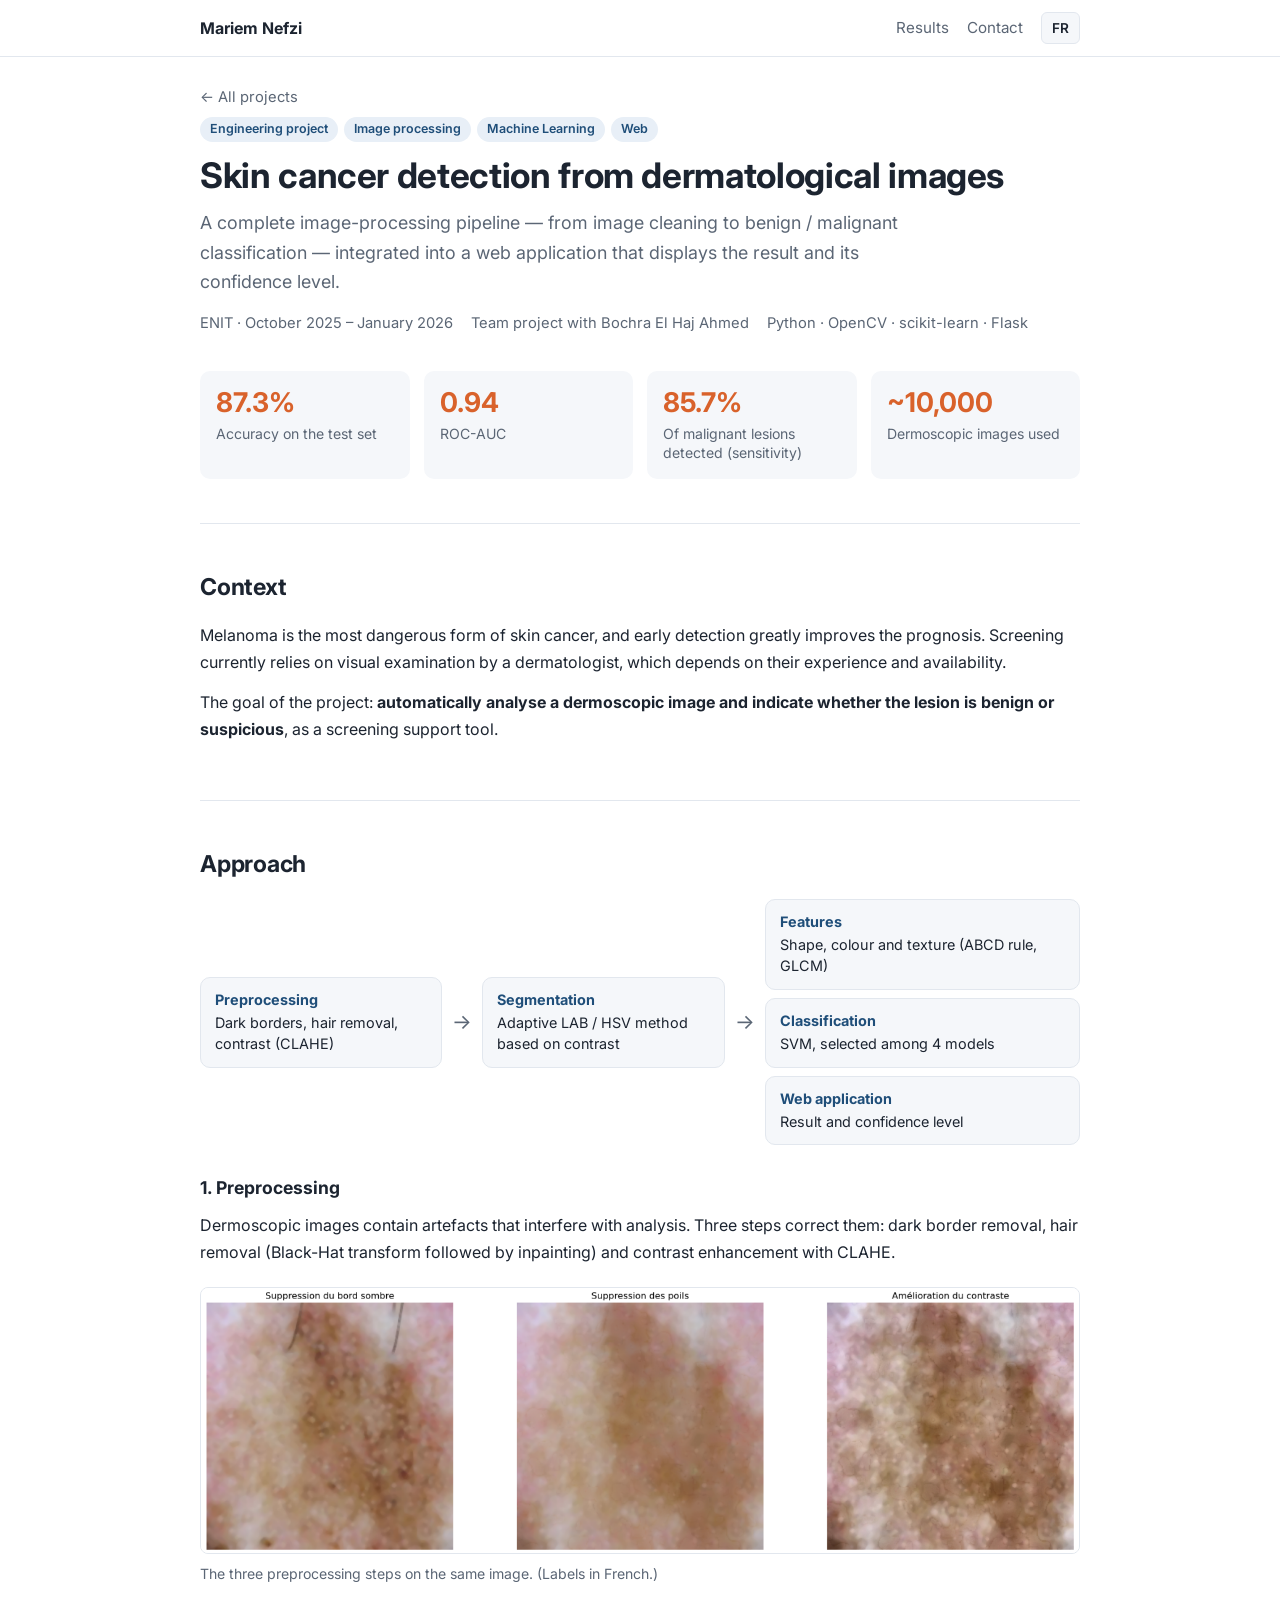
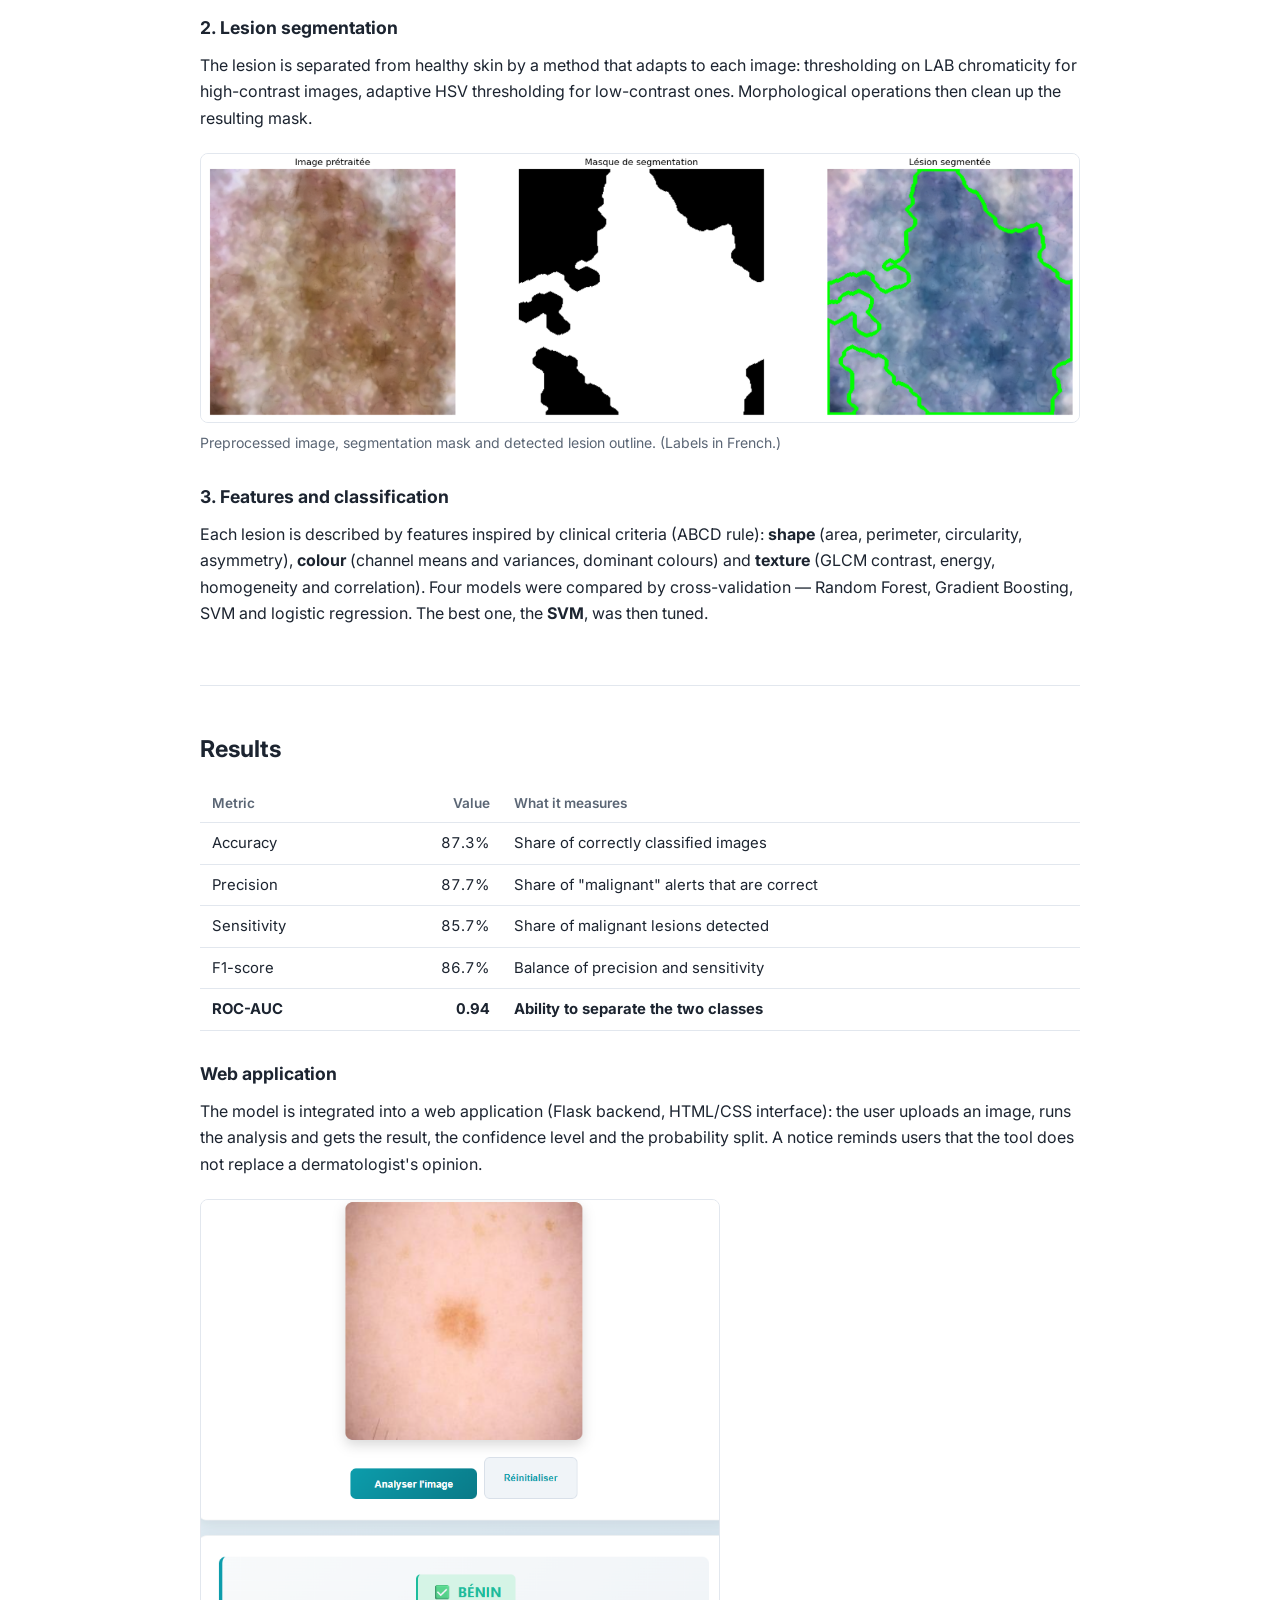
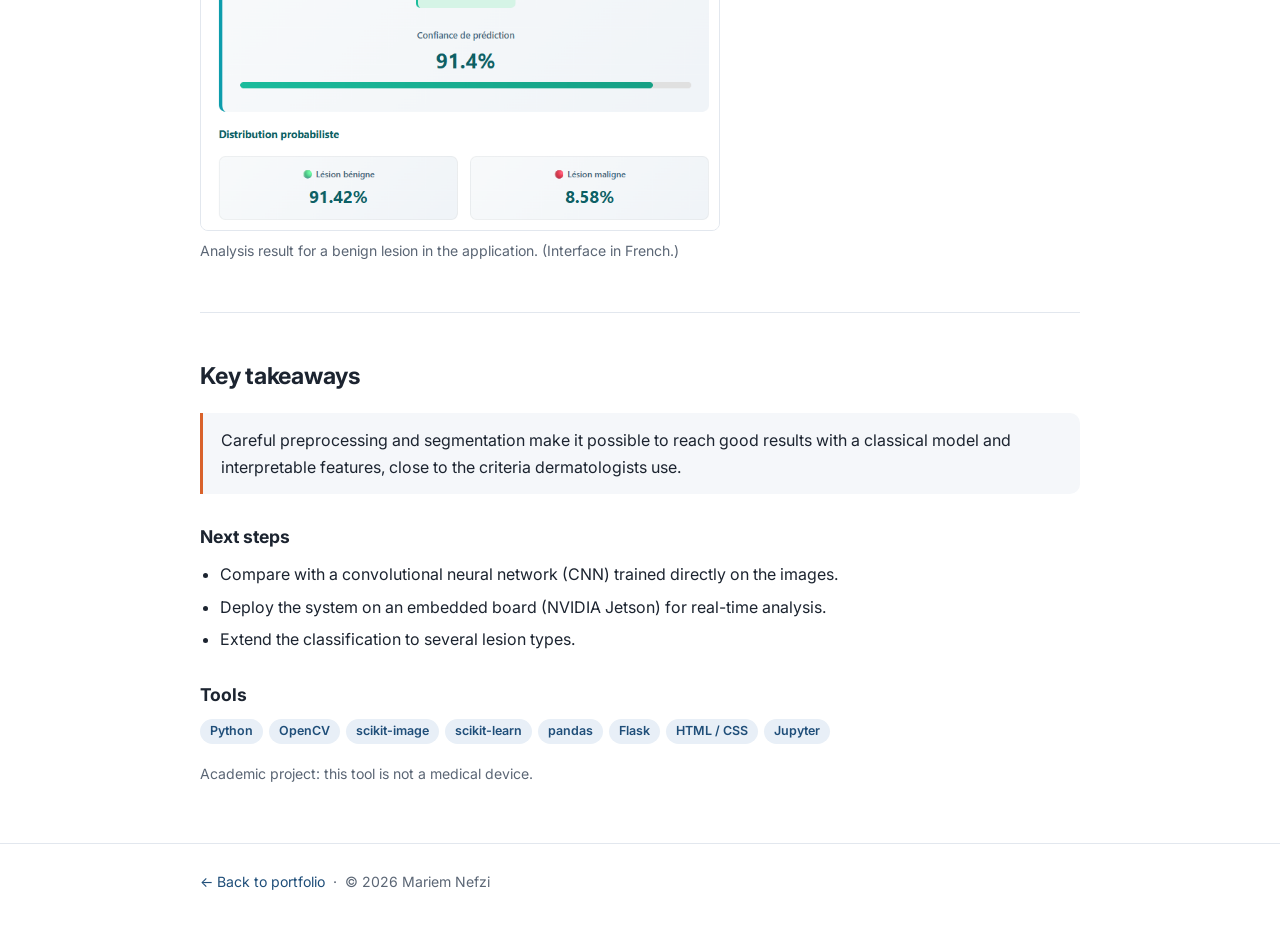
==== projets/detection-cancer-peau.html @ 195c7f5c "Add files via upload" ====
<!doctype html>
<html lang="fr" data-lang="fr"
      data-title-fr="Détection du cancer de la peau par traitement d'images – Mariem Nefzi"
      data-title-en="Skin cancer detection with image processing – Mariem Nefzi">
<head>
  <meta charset="utf-8">
  <meta name="viewport" content="width=device-width, initial-scale=1">
  <title>Détection du cancer de la peau par traitement d'images – Mariem Nefzi</title>
  <meta name="description" content="Bureau d'Études ENIT : détection du cancer de la peau à partir d'images dermoscopiques par traitement d'images et Machine Learning, avec une application web de démonstration.">
  <link rel="preconnect" href="https://fonts.googleapis.com">
  <link rel="preconnect" href="https://fonts.gstatic.com" crossorigin>
  <link href="https://fonts.googleapis.com/css2?family=Inter:wght@400;600;700&display=swap" rel="stylesheet">
  <link rel="stylesheet" href="../assets/style.css">
</head>
<body>

<header class="topbar">
  <div class="container">
    <a class="brand" href="../index.html">Mariem Nefzi</a>
    <nav class="nav">
      <a href="#resultats" class="hide-sm"><span class="fr">Résultats</span><span class="en">Results</span></a>
      <a href="../index.html#contact" class="hide-sm">Contact</a>
      <button class="lang-btn" type="button" aria-label="Changer de langue / Switch language">EN</button>
    </nav>
  </div>
</header>

<main class="container">

  <a class="back" href="../index.html#projets">
    <span class="fr">← Tous les projets</span><span class="en">← All projects</span>
  </a>

  <!-- ===== En-tête ===== -->
  <div class="project-head">
    <div class="tags" style="margin-bottom:12px">
      <span class="tag"><span class="fr">Bureau d'Études</span><span class="en">Engineering project</span></span>
      <span class="tag"><span class="fr">Traitement d'images</span><span class="en">Image processing</span></span>
      <span class="tag">Machine Learning</span>
      <span class="tag">Web</span>
    </div>
    <h1>
      <span class="fr">Détection du cancer de la peau à partir d'images dermatologiques</span>
      <span class="en">Skin cancer detection from dermatological images</span>
    </h1>
    <p class="lead fr">
      Une chaîne complète de traitement d'images — du nettoyage de l'image à la classification
      bénin / malin — intégrée dans une application web qui affiche le diagnostic et son niveau de confiance.
    </p>
    <p class="lead en">
      A complete image-processing pipeline — from image cleaning to benign / malignant
      classification — integrated into a web application that displays the result and its confidence level.
    </p>
    <div class="meta">
      <span>ENIT · <span class="fr">Octobre 2025 – Janvier 2026</span><span class="en">October 2025 – January 2026</span></span>
      <span><span class="fr">Projet en binôme avec Bochra El Haj Ahmed</span><span class="en">Team project with Bochra El Haj Ahmed</span></span>
      <span>Python · OpenCV · scikit-learn · Flask</span>
    </div>
  </div>

  <!-- ===== Chiffres clés ===== -->
  <section style="padding-top:0;border-top:0">
    <div class="stats">
      <div class="stat">
        <div class="value">87,3 %</div>
        <div class="label"><span class="fr">Accuracy sur le jeu de test</span><span class="en">Accuracy on the test set</span></div>
      </div>
      <div class="stat">
        <div class="value">0,94</div>
        <div class="label"><span class="fr">ROC-AUC</span><span class="en">ROC-AUC</span></div>
      </div>
      <div class="stat">
        <div class="value">85,7 %</div>
        <div class="label"><span class="fr">Des lésions malignes détectées (sensibilité)</span><span class="en">Of malignant lesions detected (sensitivity)</span></div>
      </div>
      <div class="stat">
        <div class="value"><span class="fr">~10 000</span><span class="en">~10,000</span></div>
        <div class="label"><span class="fr">Images dermoscopiques utilisées</span><span class="en">Dermoscopic images used</span></div>
      </div>
    </div>
  </section>

  <!-- ===== Contexte ===== -->
  <section>
    <h2><span class="fr">Contexte</span><span class="en">Context</span></h2>
    <p class="fr">
      Le mélanome est la forme la plus dangereuse de cancer de la peau, et sa détection précoce
      améliore fortement le pronostic. Le dépistage repose aujourd'hui sur l'examen visuel d'un
      dermatologue, qui dépend de son expérience et de sa disponibilité.
    </p>
    <p class="en">
      Melanoma is the most dangerous form of skin cancer, and early detection greatly improves
      the prognosis. Screening currently relies on visual examination by a dermatologist, which
      depends on their experience and availability.
    </p>
    <p class="fr">
      L'objectif du projet : <strong>analyser automatiquement une image dermoscopique et indiquer
      si la lésion est bénigne ou suspecte</strong>, comme outil d'aide au dépistage.
    </p>
    <p class="en">
      The goal of the project: <strong>automatically analyse a dermoscopic image and indicate
      whether the lesion is benign or suspicious</strong>, as a screening support tool.
    </p>
  </section>

  <!-- ===== Démarche ===== -->
  <section>
    <h2><span class="fr">Démarche</span><span class="en">Approach</span></h2>

    <div class="pipeline" role="img" aria-label="Pipeline : prétraitement, segmentation, extraction de caractéristiques, classification, application web">
      <div class="step">
        <strong><span class="fr">Prétraitement</span><span class="en">Preprocessing</span></strong>
        <span class="fr">Bordures sombres, poils, contraste (CLAHE)</span>
        <span class="en">Dark borders, hair removal, contrast (CLAHE)</span>
      </div>
      <div class="arrow">→</div>
      <div class="step">
        <strong><span class="fr">Segmentation</span><span class="en">Segmentation</span></strong>
        <span class="fr">Méthode adaptative LAB / HSV selon le contraste</span>
        <span class="en">Adaptive LAB / HSV method based on contrast</span>
      </div>
      <div class="arrow">→</div>
      <div class="stack">
        <div class="step">
          <strong><span class="fr">Caractéristiques</span><span class="en">Features</span></strong>
          <span class="fr">Forme, couleur et texture (règle ABCD, GLCM)</span>
          <span class="en">Shape, colour and texture (ABCD rule, GLCM)</span>
        </div>
        <div class="step">
          <strong>Classification</strong>
          <span class="fr">SVM, choisi parmi 4 modèles</span>
          <span class="en">SVM, selected among 4 models</span>
        </div>
        <div class="step">
          <strong><span class="fr">Application web</span><span class="en">Web application</span></strong>
          <span class="fr">Diagnostic et niveau de confiance</span>
          <span class="en">Result and confidence level</span>
        </div>
      </div>
    </div>

    <h3><span class="fr">1. Prétraitement</span><span class="en">1. Preprocessing</span></h3>
    <p class="fr">
      Les images dermoscopiques contiennent des artefacts qui gênent l'analyse. Trois étapes les
      corrigent : suppression des bordures sombres, élimination des poils (transformation
      Black-Hat puis <em>inpainting</em>) et amélioration du contraste par CLAHE.
    </p>
    <p class="en">
      Dermoscopic images contain artefacts that interfere with analysis. Three steps correct them:
      dark border removal, hair removal (Black-Hat transform followed by inpainting) and contrast
      enhancement with CLAHE.
    </p>
    <figure>
      <img src="../assets/img/cancer-peau/pretraitement.png" alt="" loading="lazy" width="1423" height="429">
      <figcaption>
        <span class="fr">Les trois étapes du prétraitement sur une même image.</span>
        <span class="en">The three preprocessing steps on the same image. (Labels in French.)</span>
      </figcaption>
    </figure>

    <h3><span class="fr">2. Segmentation de la lésion</span><span class="en">2. Lesion segmentation</span></h3>
    <p class="fr">
      La lésion est isolée de la peau saine par une méthode qui s'adapte à chaque image : seuillage
      sur la chromaticité LAB pour les images contrastées, seuillage adaptatif HSV pour les images
      peu contrastées. Des opérations morphologiques nettoient ensuite le masque obtenu.
    </p>
    <p class="en">
      The lesion is separated from healthy skin by a method that adapts to each image: thresholding
      on LAB chromaticity for high-contrast images, adaptive HSV thresholding for low-contrast ones.
      Morphological operations then clean up the resulting mask.
    </p>
    <figure>
      <img src="../assets/img/cancer-peau/segmentation.png" alt="" loading="lazy" width="1431" height="436">
      <figcaption>
        <span class="fr">Image prétraitée, masque de segmentation et contour de la lésion détectée.</span>
        <span class="en">Preprocessed image, segmentation mask and detected lesion outline. (Labels in French.)</span>
      </figcaption>
    </figure>

    <h3><span class="fr">3. Caractéristiques et classification</span><span class="en">3. Features and classification</span></h3>
    <p class="fr">
      Chaque lésion est décrite par des caractéristiques inspirées des critères cliniques
      (règle ABCD) : <strong>forme</strong> (aire, périmètre, circularité, asymétrie),
      <strong>couleur</strong> (moyennes et variances des canaux, couleurs dominantes) et
      <strong>texture</strong> (contraste, énergie, homogénéité et corrélation de la GLCM).
      Quatre modèles ont été comparés par validation croisée — Random Forest, Gradient Boosting,
      SVM et régression logistique. Le <strong>SVM</strong>, le meilleur, a ensuite été optimisé.
    </p>
    <p class="en">
      Each lesion is described by features inspired by clinical criteria (ABCD rule):
      <strong>shape</strong> (area, perimeter, circularity, asymmetry), <strong>colour</strong>
      (channel means and variances, dominant colours) and <strong>texture</strong> (GLCM contrast,
      energy, homogeneity and correlation). Four models were compared by cross-validation —
      Random Forest, Gradient Boosting, SVM and logistic regression. The best one, the
      <strong>SVM</strong>, was then tuned.
    </p>
  </section>

  <!-- ===== Résultats ===== -->
  <section id="resultats">
    <h2><span class="fr">Résultats</span><span class="en">Results</span></h2>

    <div class="table-wrap">
      <table>
        <thead>
          <tr>
            <th><span class="fr">Métrique</span><span class="en">Metric</span></th>
            <th class="num"><span class="fr">Valeur</span><span class="en">Value</span></th>
            <th><span class="fr">Ce qu'elle mesure</span><span class="en">What it measures</span></th>
          </tr>
        </thead>
        <tbody>
          <tr><td>Accuracy</td><td class="num">87,3 %</td><td><span class="fr">Part des images bien classées</span><span class="en">Share of correctly classified images</span></td></tr>
          <tr><td><span class="fr">Précision</span><span class="en">Precision</span></td><td class="num">87,7 %</td><td><span class="fr">Part des alertes « malin » justifiées</span><span class="en">Share of "malignant" alerts that are correct</span></td></tr>
          <tr><td><span class="fr">Sensibilité</span><span class="en">Sensitivity</span></td><td class="num">85,7 %</td><td><span class="fr">Part des lésions malignes détectées</span><span class="en">Share of malignant lesions detected</span></td></tr>
          <tr><td>F1-score</td><td class="num">86,7 %</td><td><span class="fr">Équilibre précision / sensibilité</span><span class="en">Balance of precision and sensitivity</span></td></tr>
          <tr class="best"><td>ROC-AUC</td><td class="num">0,94</td><td><span class="fr">Capacité à séparer les deux classes</span><span class="en">Ability to separate the two classes</span></td></tr>
        </tbody>
      </table>
    </div>

    <h3><span class="fr">Application web</span><span class="en">Web application</span></h3>
    <p class="fr">
      Le modèle est intégré dans une application web (backend Flask, interface HTML/CSS) :
      l'utilisateur dépose une image, lance l'analyse et obtient le diagnostic, le niveau de
      confiance et la répartition des probabilités. Un avertissement rappelle que l'outil
      ne remplace pas l'avis d'un dermatologue.
    </p>
    <p class="en">
      The model is integrated into a web application (Flask backend, HTML/CSS interface): the user
      uploads an image, runs the analysis and gets the result, the confidence level and the
      probability split. A notice reminds users that the tool does not replace a dermatologist's opinion.
    </p>
    <figure style="max-width:520px">
      <img src="../assets/img/cancer-peau/application.png" alt="" loading="lazy" width="728" height="885">
      <figcaption>
        <span class="fr">Résultat de l'analyse d'une lésion bénigne dans l'application.</span>
        <span class="en">Analysis result for a benign lesion in the application. (Interface in French.)</span>
      </figcaption>
    </figure>
  </section>

  <!-- ===== Conclusions ===== -->
  <section>
    <h2><span class="fr">Ce que j'en retiens</span><span class="en">Key takeaways</span></h2>
    <div class="callout fr">
      Un prétraitement et une segmentation soignés permettent d'obtenir de bons résultats avec un
      modèle classique et des caractéristiques interprétables, proches des critères utilisés par les dermatologues.
    </div>
    <div class="callout en">
      Careful preprocessing and segmentation make it possible to reach good results with a classical
      model and interpretable features, close to the criteria dermatologists use.
    </div>
    <h3><span class="fr">Perspectives</span><span class="en">Next steps</span></h3>
    <ul class="clean fr">
      <li>Comparer avec un réseau de neurones convolutif (CNN) entraîné directement sur les images.</li>
      <li>Déployer le système sur une carte embarquée (NVIDIA Jetson) pour une analyse en temps réel.</li>
      <li>Étendre la classification à plusieurs types de lésions.</li>
    </ul>
    <ul class="clean en">
      <li>Compare with a convolutional neural network (CNN) trained directly on the images.</li>
      <li>Deploy the system on an embedded board (NVIDIA Jetson) for real-time analysis.</li>
      <li>Extend the classification to several lesion types.</li>
    </ul>

    <h3><span class="fr">Outils</span><span class="en">Tools</span></h3>
    <div class="tags">
      <span class="tag">Python</span><span class="tag">OpenCV</span><span class="tag">scikit-image</span>
      <span class="tag">scikit-learn</span><span class="tag">pandas</span><span class="tag">Flask</span>
      <span class="tag">HTML / CSS</span><span class="tag">Jupyter</span>
    </div>
    <p class="muted" style="margin-top:18px;font-size:0.88rem">
      <span class="fr">Projet pédagogique : cet outil n'est pas un dispositif médical.</span>
      <span class="en">Academic project: this tool is not a medical device.</span>
    </p>
  </section>

</main>

<footer>
  <div class="container">
    <a href="../index.html">← <span class="fr">Retour au portfolio</span><span class="en">Back to portfolio</span></a>
    &nbsp;·&nbsp; © 2026 Mariem Nefzi
  </div>
</footer>

<script src="../assets/lang.js"></script>
</body>
</html>
---- assets/style.css ----
/* ===== Portfolio Mariem Nefzi ===== */
:root {
  --bg: #ffffff;
  --bg-soft: #f5f7fa;
  --text: #1c2430;
  --muted: #5b6675;
  --line: #e2e7ee;
  --accent: #1f4e79;
  --accent-soft: #e8eff7;
  --highlight: #d9622b;
  --radius: 10px;
  --max: 920px;
}
@media (prefers-color-scheme: dark) {
  :root {
    --bg: #12161c;
    --bg-soft: #1a2029;
    --text: #e6eaf0;
    --muted: #9aa5b4;
    --line: #2a323e;
    --accent: #7fb0e0;
    --accent-soft: #1d2a3a;
    --highlight: #f08a55;
  }
}

* { box-sizing: border-box; }
html { scroll-behavior: smooth; }
body {
  margin: 0;
  background: var(--bg);
  color: var(--text);
  font-family: "Inter", system-ui, -apple-system, "Segoe UI", Roboto, sans-serif;
  font-size: 16px;
  line-height: 1.65;
}
a { color: var(--accent); text-decoration: none; }
a:hover { text-decoration: underline; }
img { max-width: 100%; height: auto; display: block; }

/* ----- Language switch ----- */
html[data-lang="fr"] .en,
html[data-lang="en"] .fr { display: none !important; }

/* ----- Layout ----- */
.container { max-width: var(--max); margin: 0 auto; padding: 0 20px; }

.topbar {
  position: sticky; top: 0; z-index: 10;
  background: color-mix(in srgb, var(--bg) 92%, transparent);
  backdrop-filter: blur(6px);
  border-bottom: 1px solid var(--line);
}
.topbar .container {
  display: flex; align-items: center; justify-content: space-between;
  height: 56px;
}
.brand { font-weight: 700; color: var(--text); }
.brand:hover { text-decoration: none; }
.nav { display: flex; align-items: center; gap: 18px; font-size: 0.95rem; }
.nav a { color: var(--muted); }
.nav a:hover { color: var(--text); text-decoration: none; }
.lang-btn {
  border: 1px solid var(--line); background: var(--bg-soft); color: var(--text);
  border-radius: 6px; padding: 4px 10px; font: inherit; font-size: 0.85rem;
  font-weight: 600; cursor: pointer;
}
.lang-btn:hover { border-color: var(--accent); }

section { padding: 44px 0; }
section + section { border-top: 1px solid var(--line); }
h1 { font-size: 2.2rem; line-height: 1.2; margin: 0 0 12px; letter-spacing: -0.01em; }
h2 { font-size: 1.45rem; margin: 0 0 16px; letter-spacing: -0.01em; }
h3 { font-size: 1.1rem; margin: 28px 0 10px; }
p { margin: 0 0 14px; }
.muted { color: var(--muted); }
.lead { font-size: 1.12rem; color: var(--muted); max-width: 720px; }

/* ----- Home hero ----- */
.hero { display: flex; align-items: center; gap: 32px; padding: 56px 0 44px; }
.hero img {
  width: 132px; height: 132px; border-radius: 50%; object-fit: cover;
  object-position: center 20%; border: 3px solid var(--accent-soft); flex-shrink: 0;
}
.hero .role { font-size: 1.1rem; color: var(--accent); font-weight: 600; margin-bottom: 12px; }
.contact { display: flex; flex-wrap: wrap; gap: 10px 22px; margin-top: 14px; font-size: 0.95rem; }

/* ----- Project cards ----- */
.cards { display: grid; grid-template-columns: repeat(auto-fill, minmax(280px, 1fr)); gap: 18px; }
.card {
  display: block; border: 1px solid var(--line); border-radius: var(--radius);
  background: var(--bg); color: var(--text); overflow: hidden;
  transition: border-color .15s, transform .15s;
}
.card:hover { border-color: var(--accent); transform: translateY(-2px); text-decoration: none; }
.card img { width: 100%; aspect-ratio: 16 / 9; object-fit: cover; object-position: left top; border-bottom: 1px solid var(--line); background: #fff; }
.card .body { padding: 16px 18px 18px; }
.card h3 { margin: 6px 0 8px; }
.card p { color: var(--muted); font-size: 0.95rem; margin: 0; }

.tags { display: flex; flex-wrap: wrap; gap: 6px; }
.tag {
  font-size: 0.78rem; font-weight: 600; color: var(--accent);
  background: var(--accent-soft); border-radius: 999px; padding: 2px 10px;
}

/* ----- Project page ----- */
.back { display: inline-block; margin: 28px 0 8px; font-size: 0.92rem; color: var(--muted); }
.project-head { padding: 0 0 36px; }
.meta { display: flex; flex-wrap: wrap; gap: 6px 18px; font-size: 0.92rem; color: var(--muted); margin: 14px 0 0; }

.stats { display: grid; grid-template-columns: repeat(4, 1fr); gap: 14px; }
.stat { background: var(--bg-soft); border-radius: var(--radius); padding: 16px; }
.stat .value { font-size: 1.7rem; font-weight: 700; color: var(--highlight); line-height: 1.2; }
.stat .label { font-size: 0.88rem; color: var(--muted); margin-top: 4px; line-height: 1.4; }

/* pipeline diagram */
.pipeline { display: grid; grid-template-columns: 1fr auto 1fr auto 1.3fr; align-items: center; gap: 10px; margin: 8px 0 6px; }
.pipeline .step {
  border: 1px solid var(--line); border-radius: var(--radius); padding: 12px 14px;
  background: var(--bg-soft); font-size: 0.9rem; line-height: 1.45;
}
.pipeline .step strong { display: block; color: var(--accent); margin-bottom: 2px; }
.pipeline .arrow { color: var(--muted); font-size: 1.3rem; text-align: center; }
.pipeline .stack { display: grid; gap: 8px; }

figure { margin: 22px 0 6px; }
figure img { border: 1px solid var(--line); border-radius: 8px; background: #fff; }
figcaption { font-size: 0.88rem; color: var(--muted); margin-top: 8px; }

.table-wrap { overflow-x: auto; margin: 10px 0 6px; }
table { border-collapse: collapse; width: 100%; font-size: 0.93rem; }
th, td { padding: 8px 12px; text-align: left; border-bottom: 1px solid var(--line); white-space: nowrap; }
th { font-weight: 600; color: var(--muted); font-size: 0.85rem; }
td.num, th.num { text-align: right; font-variant-numeric: tabular-nums; }
tr.best td { font-weight: 700; }

ul.clean { padding-left: 20px; margin: 0 0 14px; }
ul.clean li { margin-bottom: 6px; }

.callout {
  border-left: 3px solid var(--highlight); background: var(--bg-soft);
  padding: 14px 18px; border-radius: 0 var(--radius) var(--radius) 0; margin: 18px 0;
}

footer { border-top: 1px solid var(--line); padding: 26px 0 40px; font-size: 0.88rem; color: var(--muted); }

/* ----- Responsive ----- */
@media (max-width: 760px) {
  h1 { font-size: 1.7rem; }
  .hero { flex-direction: column; align-items: flex-start; gap: 20px; padding-top: 36px; }
  .stats { grid-template-columns: repeat(2, 1fr); }
  .pipeline { grid-template-columns: 1fr; }
  .pipeline .arrow { transform: rotate(90deg); }
  .nav .hide-sm { display: none; }
}
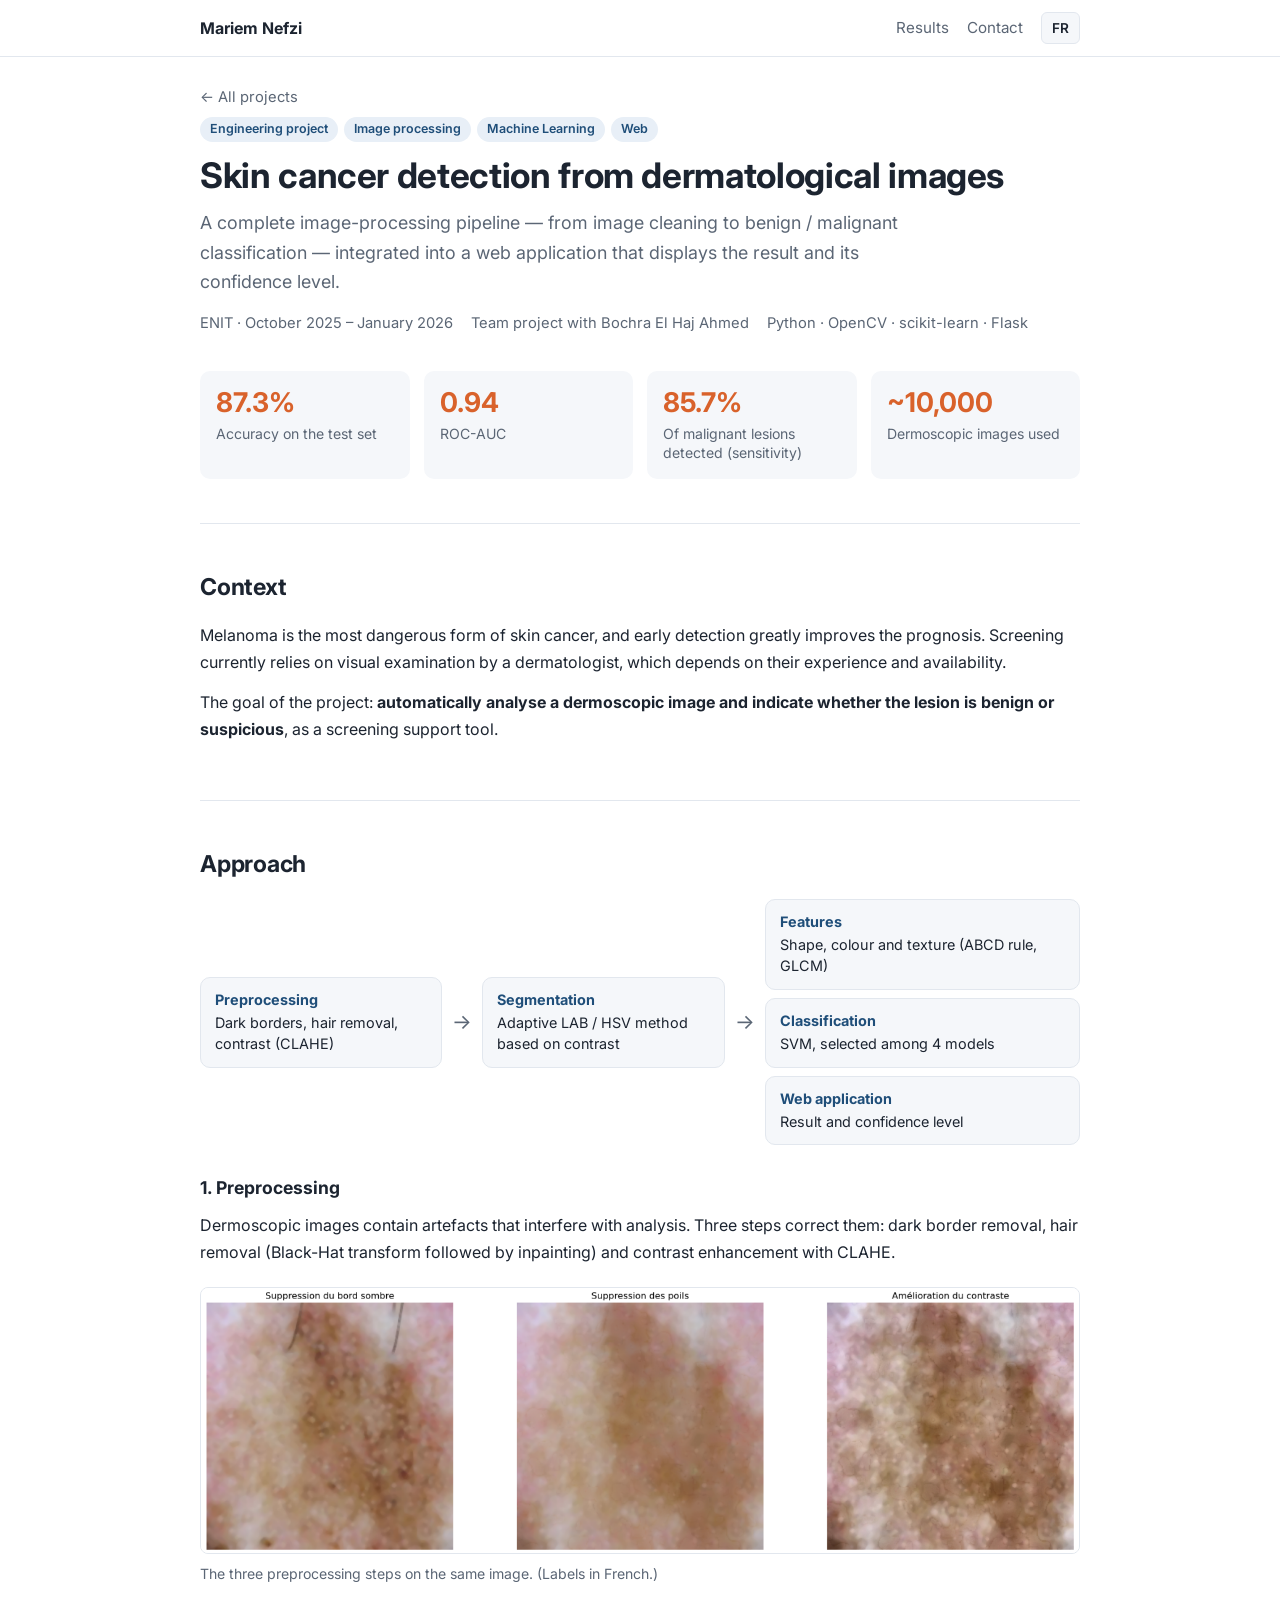
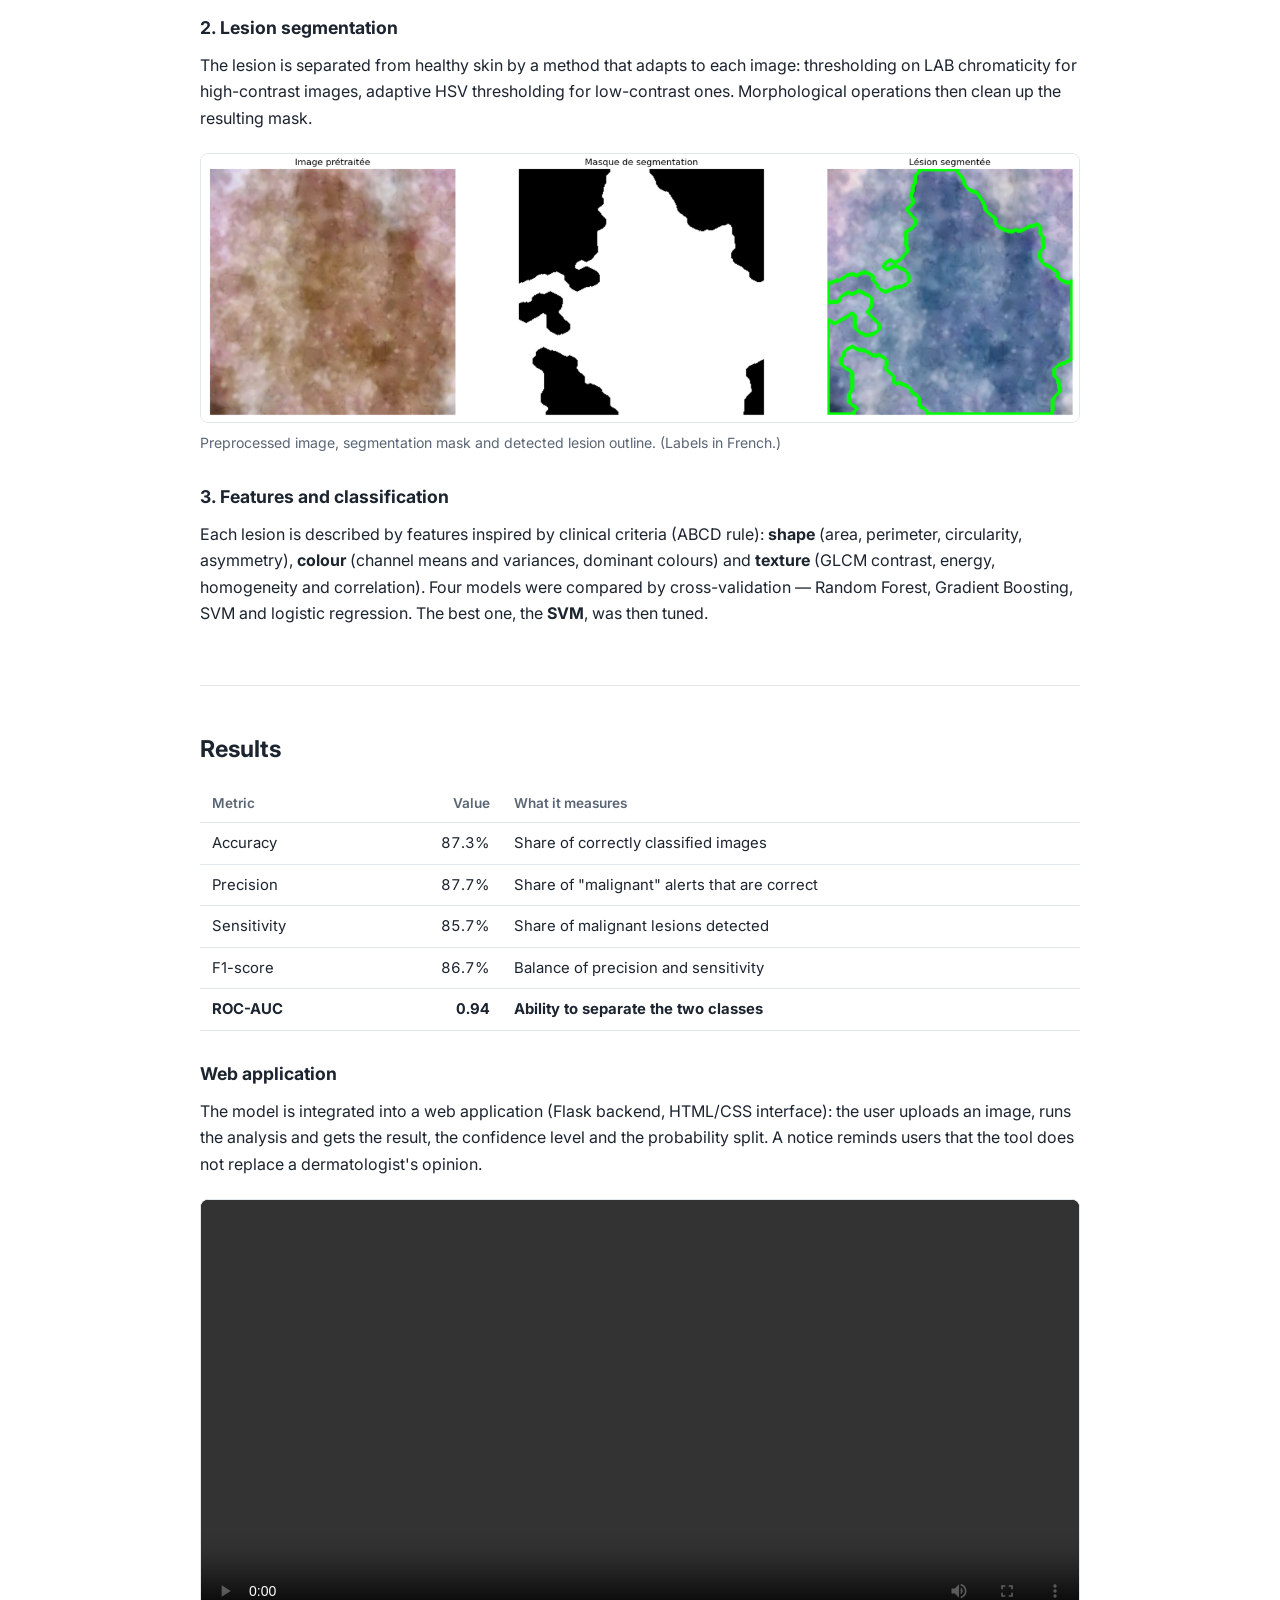
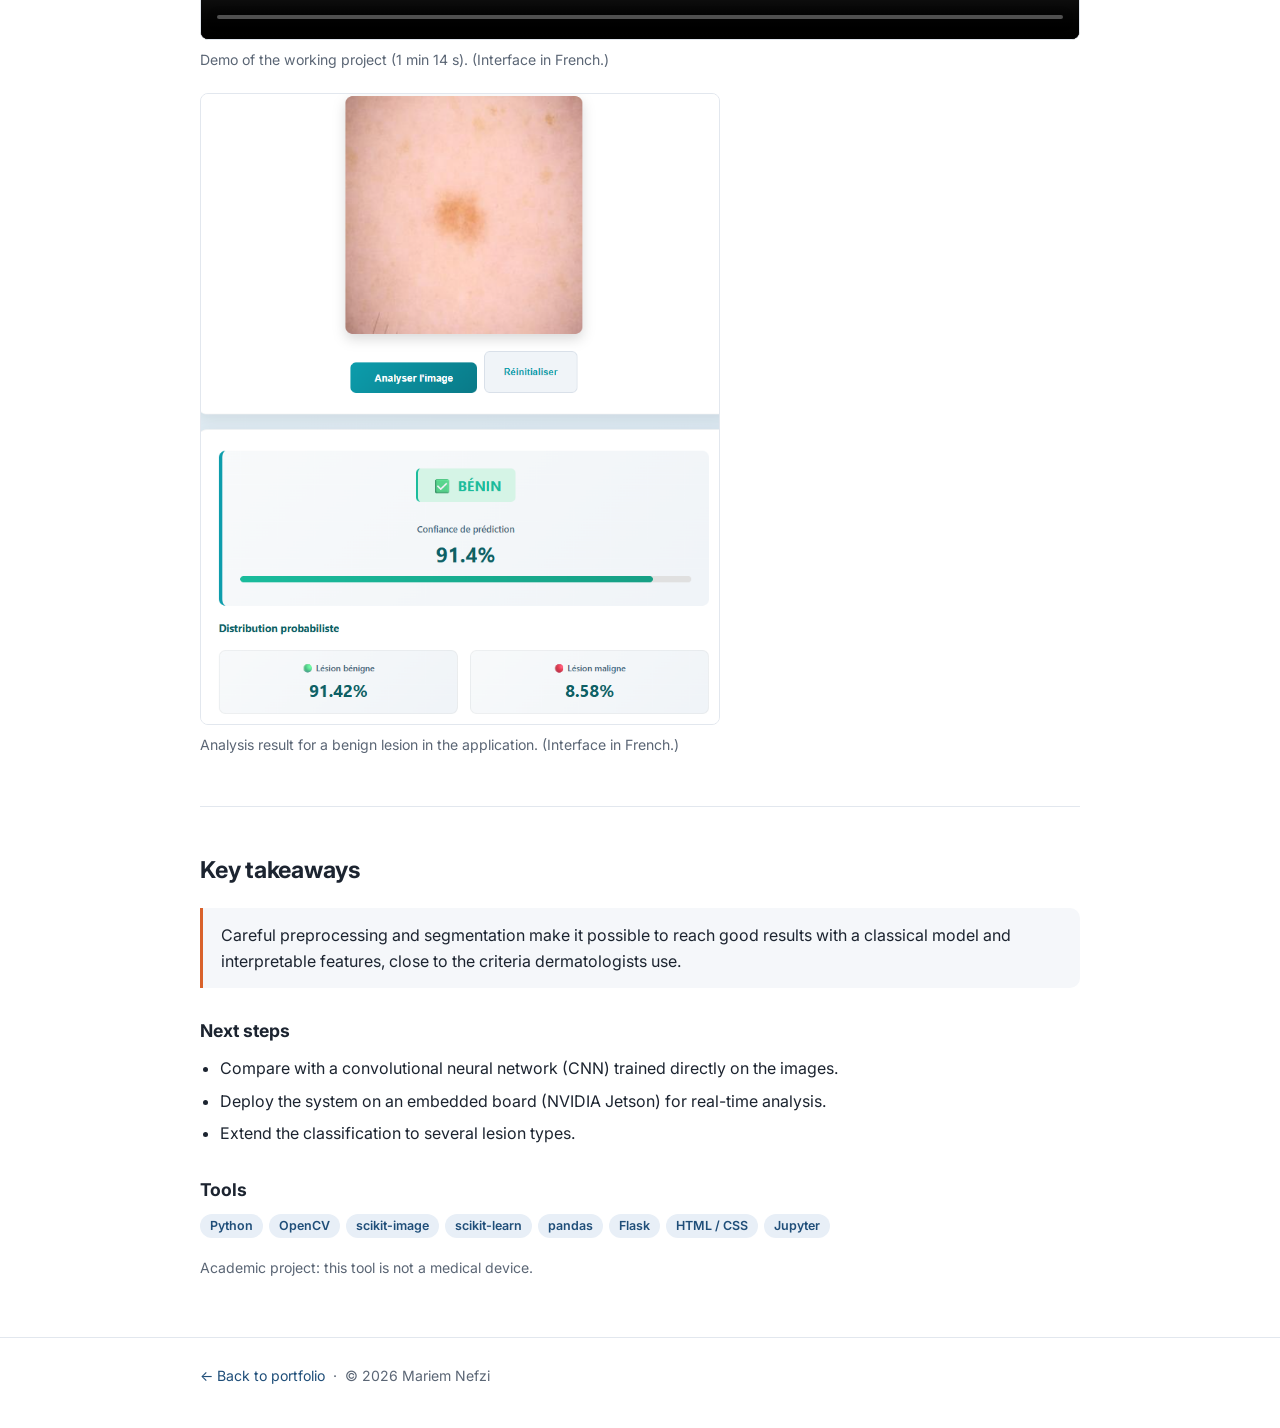
==== commit 62d169db: "Add files via upload" ====
--- a/projets/detection-cancer-peau.html
+++ b/projets/detection-cancer-peau.html
@@ -231,6 +231,16 @@
       uploads an image, runs the analysis and gets the result, the confidence level and the
       probability split. A notice reminds users that the tool does not replace a dermatologist's opinion.
     </p>
+    <figure>
+      <video controls preload="metadata" playsinline>
+        <source src="../assets/img/cancer-peau/demonstration.mp4" type="video/mp4">
+      </video>
+      <figcaption>
+        <span class="fr">Démonstration du projet en fonctionnement (1 min 14).</span>
+        <span class="en">Demo of the working project (1 min 14 s). (Interface in French.)</span>
+      </figcaption>
+    </figure>
+
     <figure style="max-width:520px">
       <img src="../assets/img/cancer-peau/application.png" alt="" loading="lazy" width="728" height="885">
       <figcaption>
--- a/assets/style.css
+++ b/assets/style.css
@@ -126,6 +126,7 @@
 
 figure { margin: 22px 0 6px; }
 figure img { border: 1px solid var(--line); border-radius: 8px; background: #fff; }
+figure video { width: 100%; display: block; border: 1px solid var(--line); border-radius: 8px; background: #000; }
 figcaption { font-size: 0.88rem; color: var(--muted); margin-top: 8px; }
 
 .table-wrap { overflow-x: auto; margin: 10px 0 6px; }
